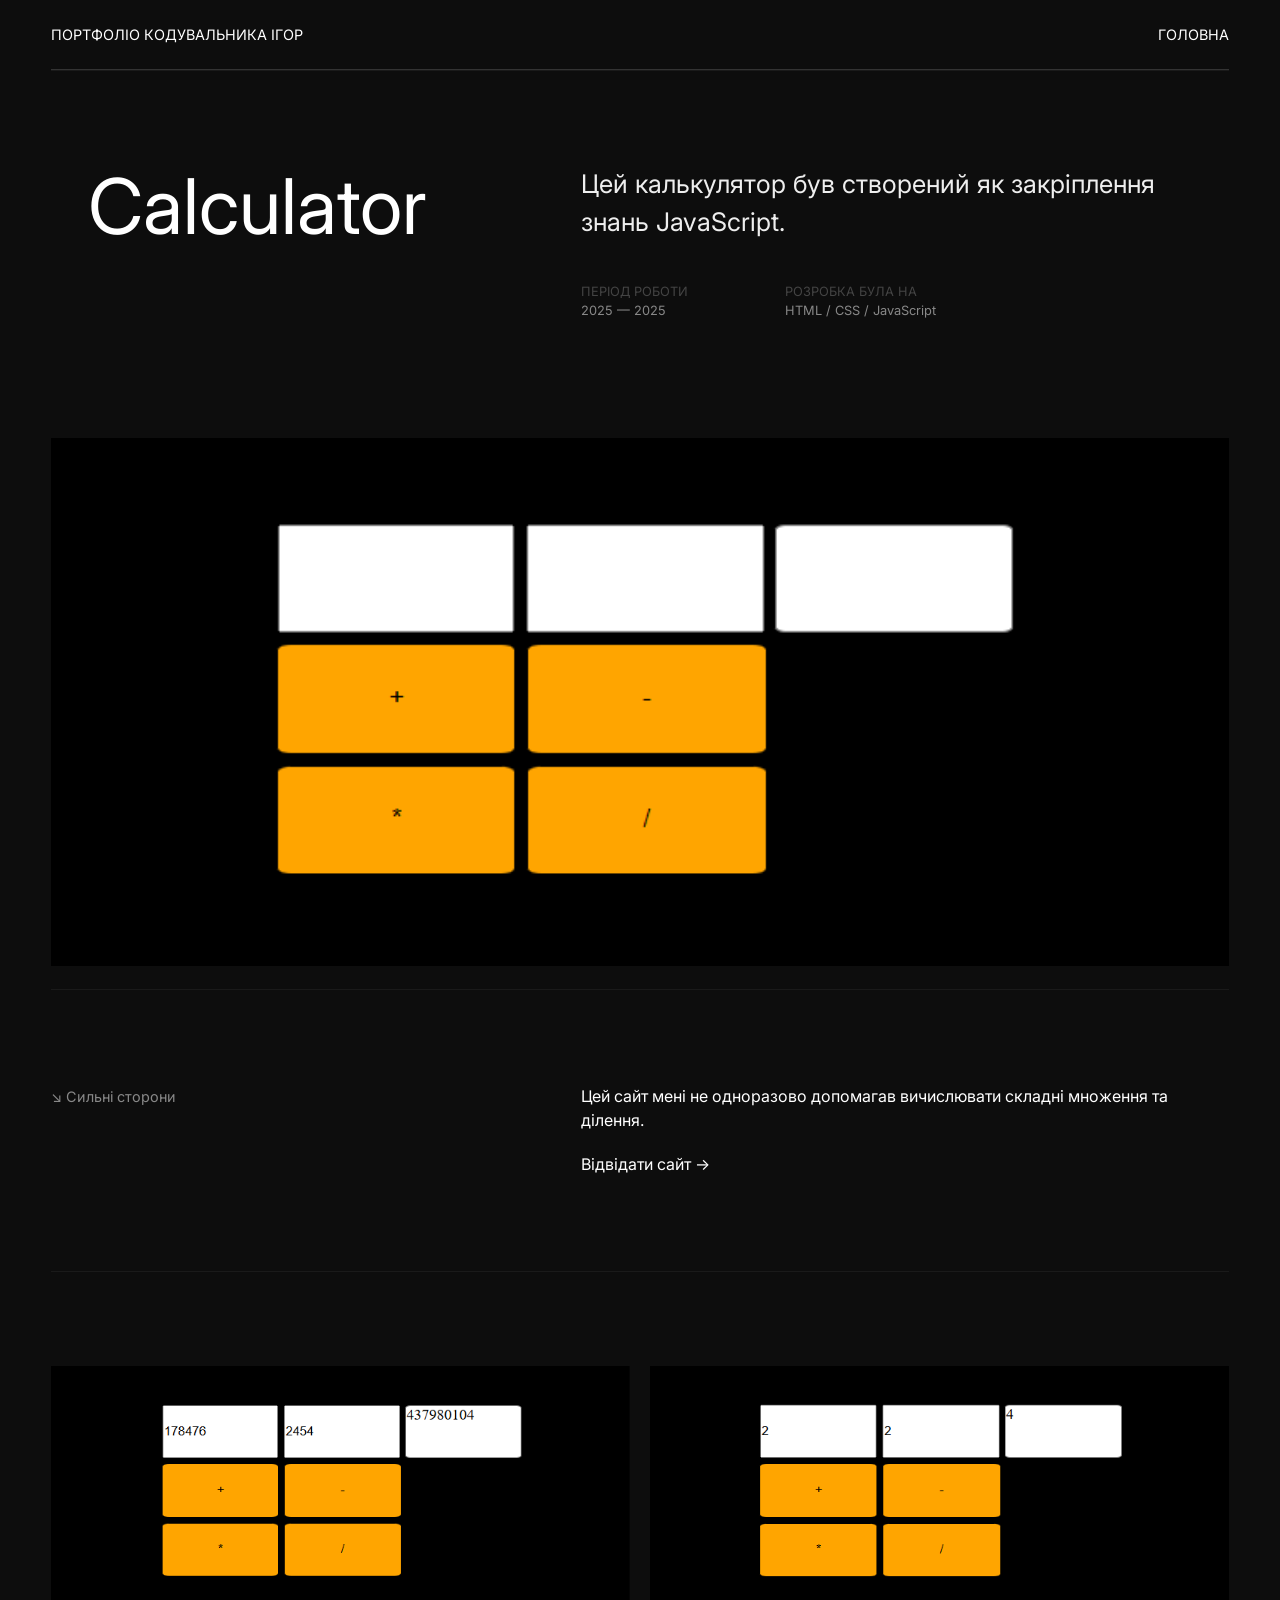
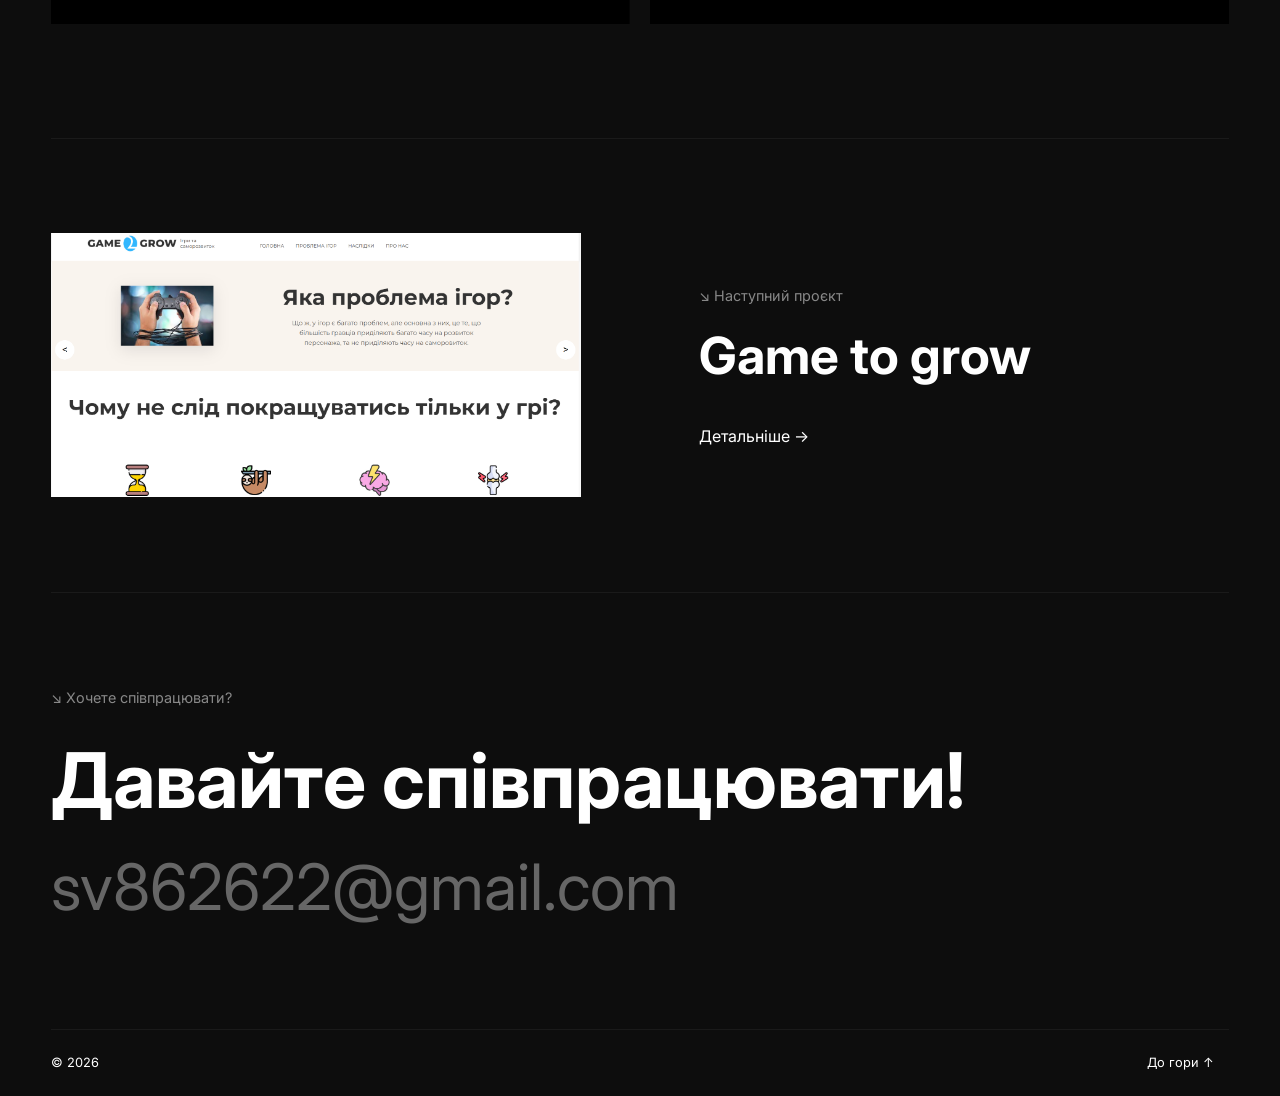
==== calculator.html @ a488d1e3 "Add files via upload" ====
<!DOCTYPE html>
<html lang="uk">
<head>
    <meta charset="UTF-8">
    <meta name="viewport" content="width=device-width, initial-scale=1.0">
    <title>Way to school | Case Study</title>
    <link rel="stylesheet" href="css/project.css">
    <link href="https://fonts.googleapis.com/css2?family=Inter:wght@400;700;900&display=swap" rel="stylesheet">
</head>
<body>

<div class="container">
    <header class="main-header">
        <span class="logo">Портфоліо кодувальника ігор</span>
        <a href="index.html" class="menu">Головна</a>
    </header>
    <section class="intro-section">
        <div class="col-left">
            <h1>Calculator</h1>
        </div>
        <div class="col-right">
            <p class="hero-text">
                Цей калькулятор був створений як закріплення знань JavaScript.
            </p>
            <div class="project-meta">
                <div class="meta-item"><span>ПЕРІОД РОБОТИ</span><br>2025 — 2025</div>
                <div class="meta-item"><span>РОЗРОБКА БУЛА НА</span><br>HTML / CSS / JavaScript</div>
            </div>
        </div>
    </section>

    <section class="image-full">
        <img src="img/project_photo4.png" alt="Game to grow main screen">
    </section>

    <section class="details-section">
        <div class="col-left">
            <span class="tag">&#8600; Сильні сторони</span>
        </div>
        <div class="col-right">
            <p>Цей сайт мені не одноразово допомагав вичислювати складні множення та ділення.</p>
            <a href="https://github.com/Viacheslav001/Way_to_school" class="btn-link">Відвідати сайт &#8594;</a>
        </div>
    </section>

    <section class="gallery-section">
        <div class="gallery-grid">
            <img src="img/c_screen1.png" alt="Game screen 1">
            <img src="img/c_screen2.png" alt="Game screen 2">
        </div>
    </section>

    <section class="next-project">
        <div class="next-thumb">
            <img src="img/game2grow.png" alt="Calculator">
        </div>
        <div class="next-content">
            <span class="tag">&#8600; Наступний проєкт</span>
            <h2>Game to grow</h2>
            <a href="game2grow.html" class="btn-link">Детальніше &#8594;</a>
        </div>
    </section>

    <section class="contact-footer">
        <span class="tag">&#8600; Хочете співпрацювати?</span>
        <h2>Давайте співпрацювати!</h2>
        <a href="mhttps://mail.google.com/" class="big-email">sv862622@gmail.com</a>
    </section>

    <footer class="bottom-footer">
        <span>© 2026</span>
        <a href="#" class="scroll-top">До гори ↑</a>
    </footer>
</div>

</body>
</html>
---- css/project.css ----
* {
    margin: 0;
    padding: 0;
    box-sizing: border-box;
}
body {
    background-color: #0d0d0d;
    color: #fff;
    font-family: 'Inter',sans-serif;
    line-height: 1.5;
}

.container {
    width: 92%;
    max-width: 1400px;
    margin: 0 auto;
}

/* Розділювачі як на макеті */
section { 
    padding: 8% 0; 
    border-top: 1px solid #1a1a1a; 
    display: flex; 
    justify-content: space-between; 
}

/* Колонки 35% / 55% */
.col-left {
    width: 35%;
}
.col-right {
    width: 55%;
}

h1 {
    font-size: 6vw;
    font-weight: 400;
    line-height: 1.1;
    text-align: center;
}
a{
    color: #fff;
    text-decoration: none;
}
.hero-text {
    font-size: 1.6rem;
    margin-bottom: 40px;
    color: #eee;
}

.project-meta {
    display: flex;
    gap: 15%;
    color: #888;
    font-size: 0.8rem;
}
.project-meta span {
    color: #444;
    text-transform: uppercase;
}

/* Медіа блоки */
.image-full {
    display: block;
    border: none;
    padding: 2% 0;
}
.no-border {
    border: none;
    padding: 0;
}
img {
    width: 100%;
    height: auto;
    display: block;
}

.gallery-grid { 
    display: grid; 
    grid-template-columns: 1fr 1fr; 
    gap: 20px; 
    padding-bottom: 20px; 
}

.tag {
    color: #888;
    font-size: 0.9rem;
}
.scroll-top{
    color: #fff;
    margin-right: 15px;
    text-decoration: none;
}

.btn-link {
    color: #fff;
    text-decoration: none;
    display: inline-block;
    margin-top: 20px;
}
.btn-link:hover {
    color: lightgray;
    text-decoration: none;
    display: inline-block;
    margin-top: 20px;
}
.galelry_section{
    display: flex;
    flex-wrap: wrap;
}
/* Наступний проєкт */
.next-project {
    align-items: center;
    gap: 5%;
}
.next-thumb {
    width: 45%;
}
.next-content {
    width: 45%;
}
.next-content h2 {
    font-size: 4vw;
    margin: 10px 0;
}

/* Контакти */
.contact-footer {
    flex-direction: column;
    border-bottom: 1px solid #1a1a1a;
}
.contact-footer h2 {
    font-size: 6vw;
    margin-top: 15px;
}
.big-email {
    font-size: 5vw;
    color: #666;
    transition: 0.3s;
    text-decoration: none;
}
.big-email:hover{
    transition: 0.3s;
    color: #fff;
}

/* Футер */
.bottom-footer {
    display: flex;
    justify-content: space-between;
    padding: 2% 0;
    border: none;
    font-size: 0.8rem;
    color: #fff;
}


/* --- МОБІЛЬНА ВЕРСІЯ (Планшети та телефони) --- */
@media (max-width: 1024px) {
    .hero-text {
        font-size: 1.3rem;
    }
}

@media (max-width: 768px) {
    section {
        flex-direction: column;
        padding: 40px 0;
    }
    .col-left, .col-right, .next-thumb, .next-content {
        width: 100%;
    }
    .col-left {
        margin-bottom: 20px;
    }
    h1 {
        font-size: 12vw;
    }
    .gallery-grid {
        grid-template-columns: 1fr;
    }
    .big-email {
        font-size: 8vw;
    }
    .next-project {
        gap: 20px;
    }
}
.main-header {
    display: flex;
    justify-content: space-between;
    padding: 2% 0;
    font-size: 0.9rem;
    text-transform: uppercase;
    border-bottom: 1px solid #333;
}
html {
    scroll-behavior: smooth;
}
.menu{
    text-decoration: none;
    color: #fff;
}
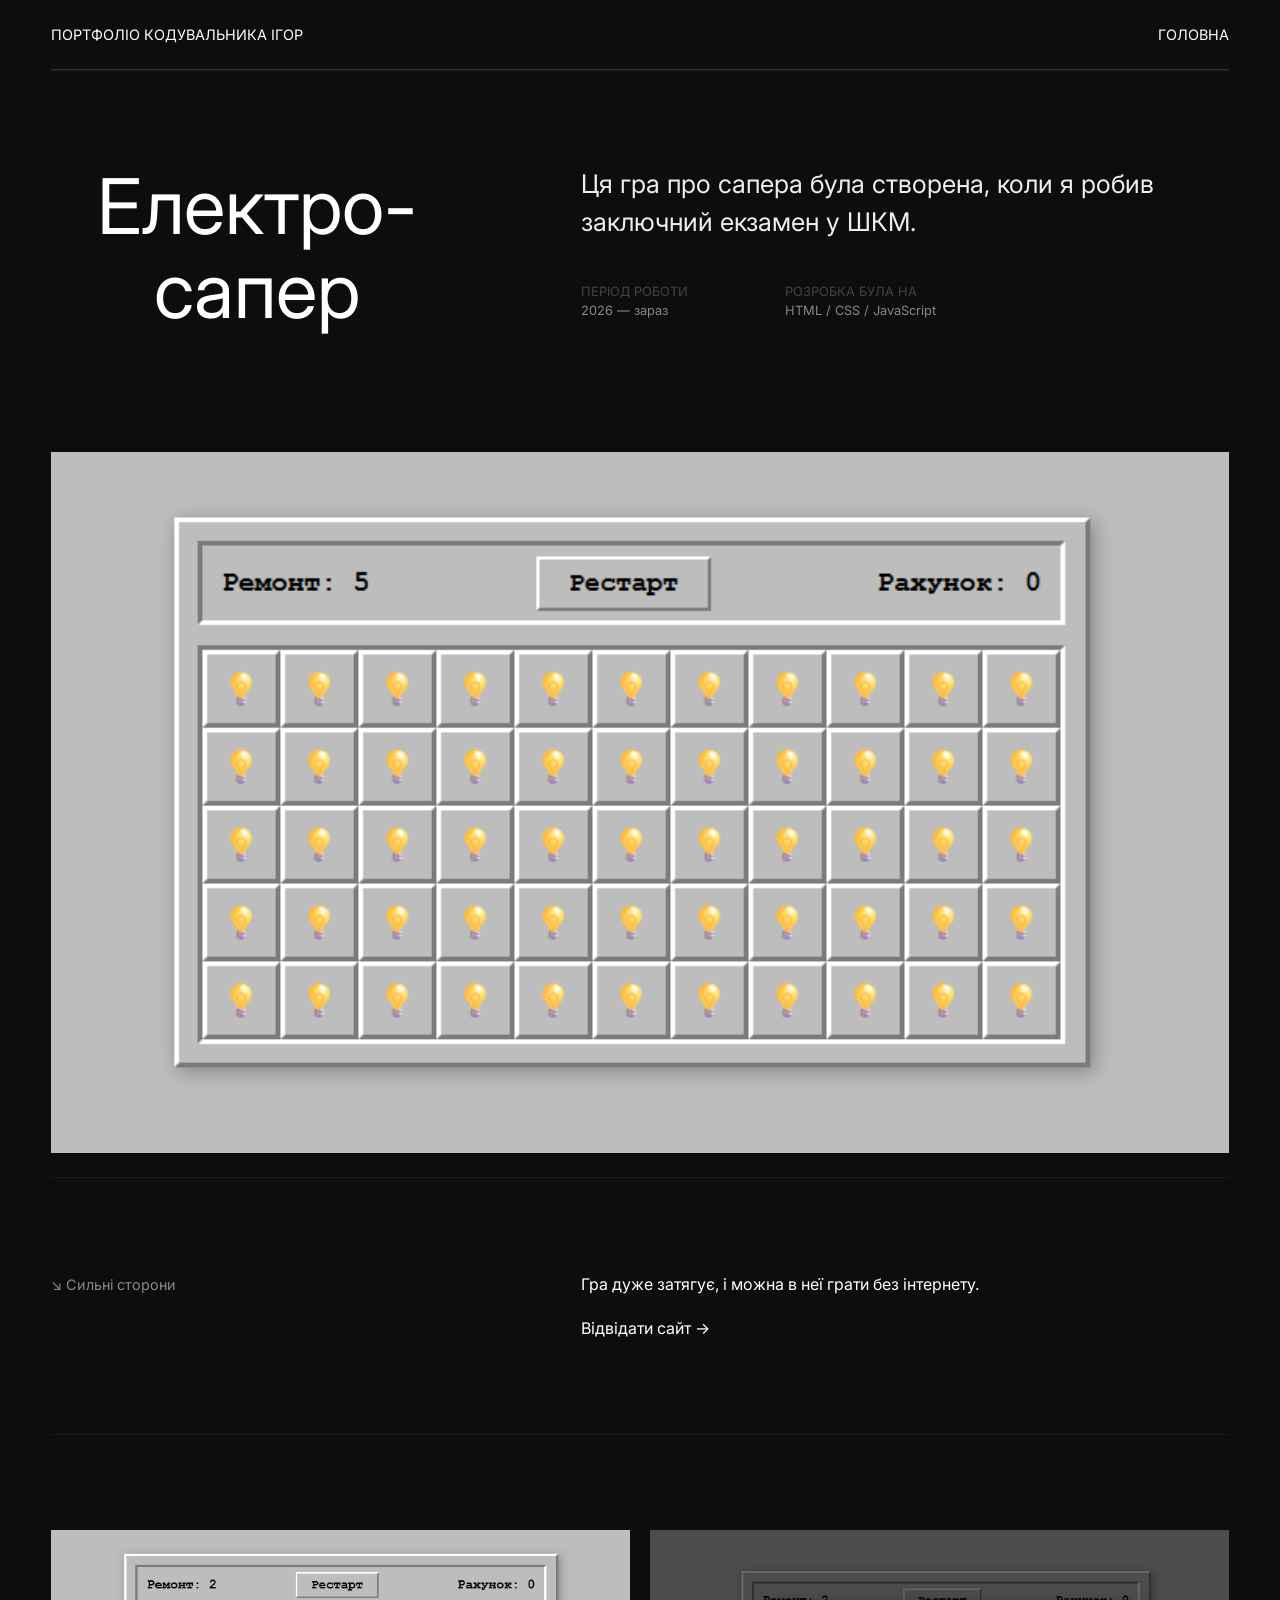
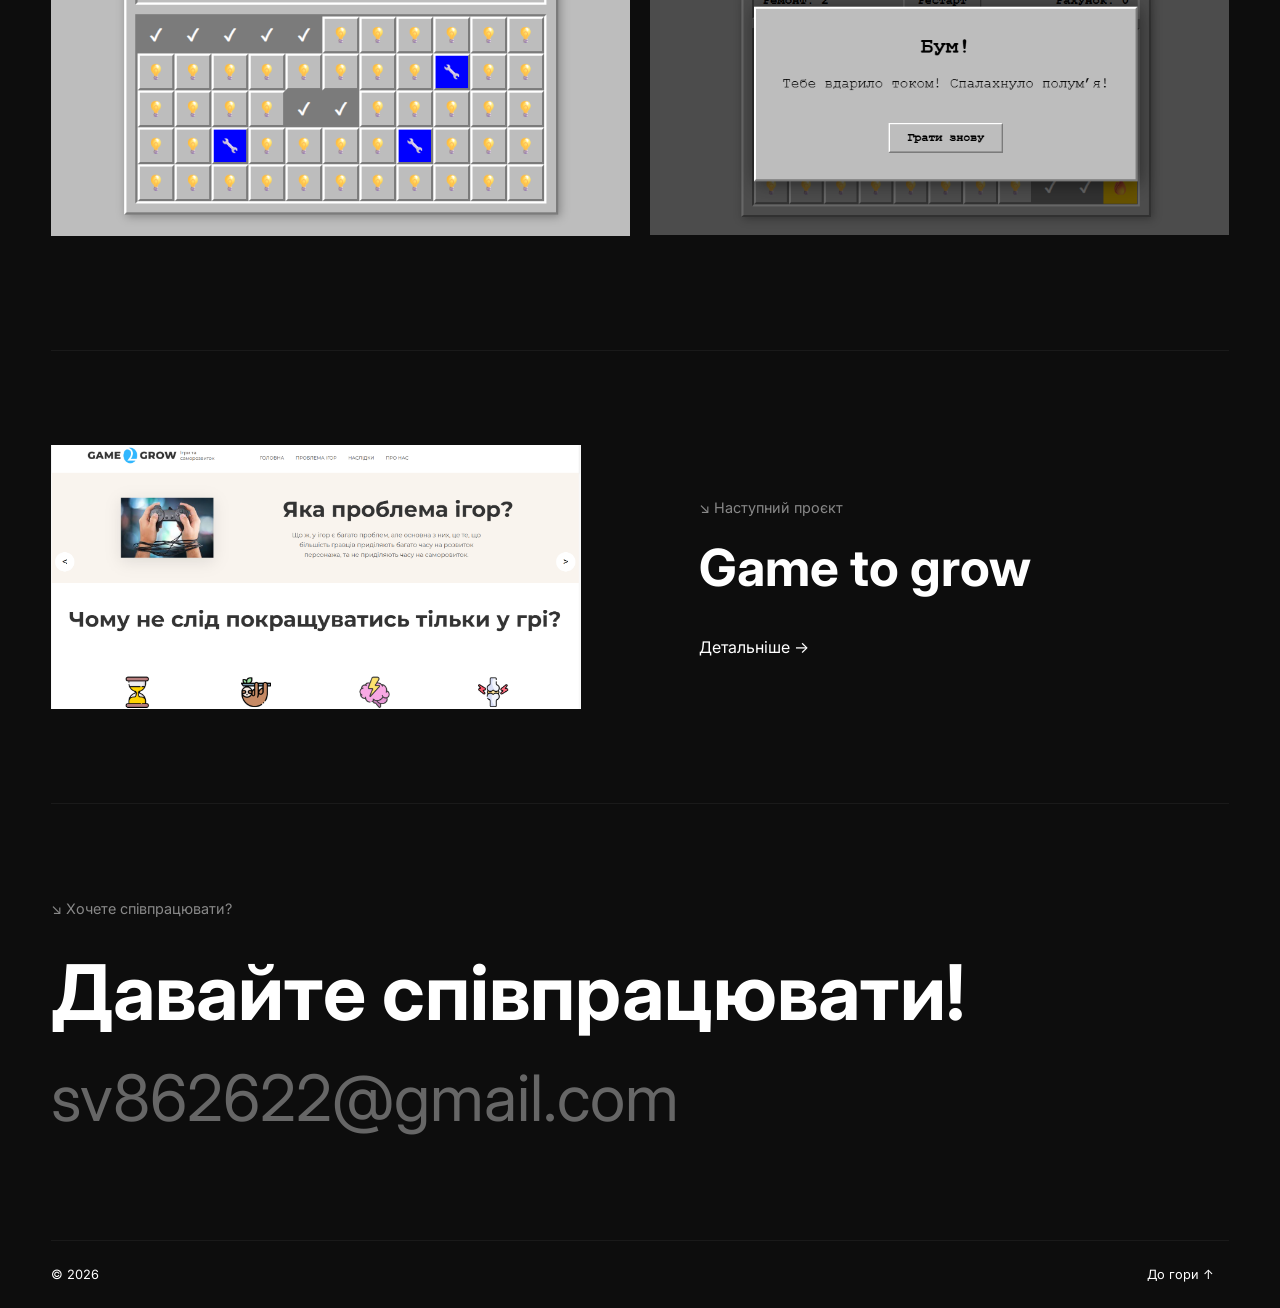
==== commit c5bd6646: "Add files via upload" ====
--- a/calculator.html
+++ b/calculator.html
@@ -16,14 +16,14 @@
     </header>
     <section class="intro-section">
         <div class="col-left">
-            <h1>Calculator</h1>
+            <h1>Електро-сапер</h1>
         </div>
         <div class="col-right">
             <p class="hero-text">
-                Цей калькулятор був створений як закріплення знань JavaScript.
+                Ця гра про сапера була створена, коли я робив заключний екзамен у ШКМ.
             </p>
             <div class="project-meta">
-                <div class="meta-item"><span>ПЕРІОД РОБОТИ</span><br>2025 — 2025</div>
+                <div class="meta-item"><span>ПЕРІОД РОБОТИ</span><br>2026 — зараз</div>
                 <div class="meta-item"><span>РОЗРОБКА БУЛА НА</span><br>HTML / CSS / JavaScript</div>
             </div>
         </div>
@@ -38,8 +38,8 @@
             <span class="tag">&#8600; Сильні сторони</span>
         </div>
         <div class="col-right">
-            <p>Цей сайт мені не одноразово допомагав вичислювати складні множення та ділення.</p>
-            <a href="https://github.com/Viacheslav001/Way_to_school" class="btn-link">Відвідати сайт &#8594;</a>
+            <p>Гра дуже затягує, і можна в неї грати без інтернету.</p>
+            <a href="https://viacheslav001.github.io/Electro_sapper/" class="btn-link">Відвідати сайт &#8594;</a>
         </div>
     </section>
 
